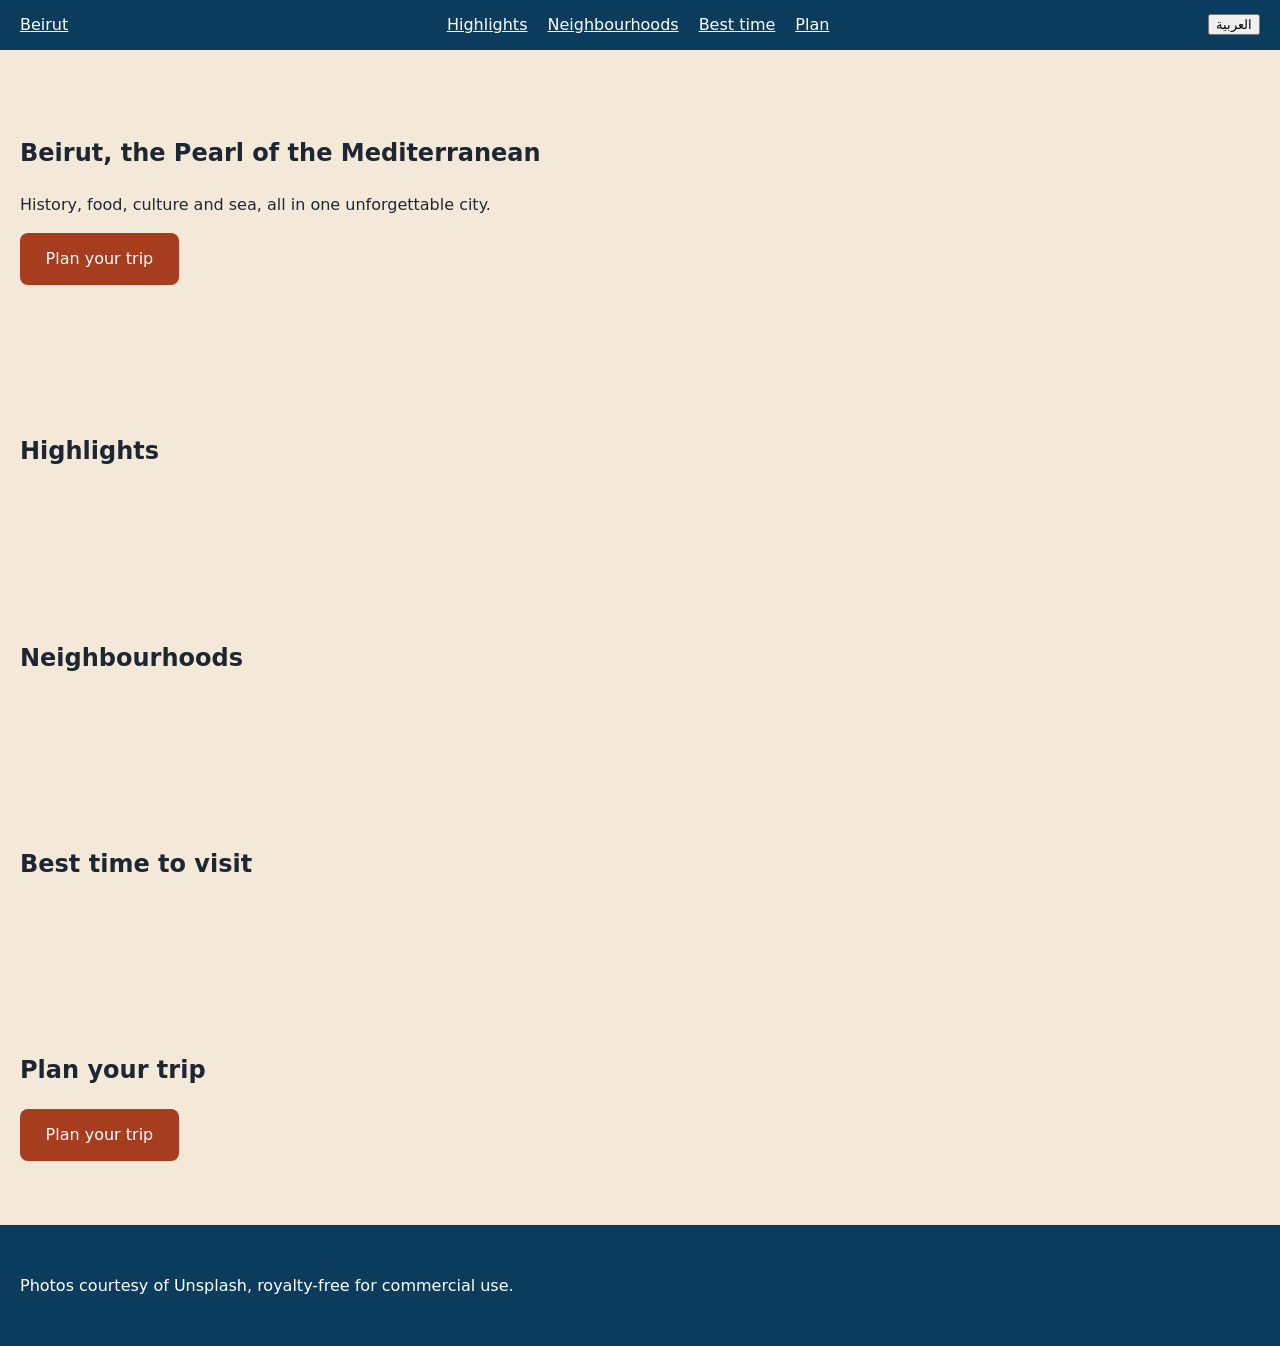
==== src/main/resources/beirut.html @ ab864079 "Implement Task-1: Page skeleton, SEO head and landmarks Commit-Meta: {"summary":"Implement Task-1: P" ====
<!DOCTYPE html>
<html lang="en" dir="ltr">
<head>
<meta charset="utf-8">
<meta name="viewport" content="width=device-width, initial-scale=1">
<title>Visit Beirut, Lebanon: History, Food and Seaside Guide</title>
<meta name="description" content="Discover Beirut, Lebanon: ancient history, legendary food, vibrant culture and Mediterranean seaside. Plan your trip to the Paris of the Middle East.">
<link rel="canonical" href="https://www.example.com/beirut.html">
<meta property="og:type" content="website">
<meta property="og:url" content="https://www.example.com/beirut.html">
<meta property="og:title" content="Visit Beirut, Lebanon: History, Food and Seaside Guide">
<meta property="og:description" content="Discover Beirut, Lebanon: ancient history, legendary food, vibrant culture and Mediterranean seaside. Plan your trip to the Paris of the Middle East.">
<meta property="og:image" content="https://images.unsplash.com/photo-1579606032821-4e6161c81bd3?auto=format&amp;fit=crop&amp;w=1200&amp;q=70">
<meta name="twitter:card" content="summary_large_image">
<meta name="twitter:title" content="Visit Beirut, Lebanon: History, Food and Seaside Guide">
<meta name="twitter:description" content="Discover Beirut, Lebanon: ancient history, legendary food, vibrant culture and Mediterranean seaside. Plan your trip to the Paris of the Middle East.">
<meta name="twitter:image" content="https://images.unsplash.com/photo-1579606032821-4e6161c81bd3?auto=format&amp;fit=crop&amp;w=1200&amp;q=70">
<script type="application/ld+json">
{
  "@context": "https://schema.org",
  "@type": "TouristDestination",
  "name": "Beirut",
  "description": "Beirut is the coastal capital of Lebanon, known for its layered history, food, culture and Mediterranean seaside.",
  "url": "https://www.example.com/beirut.html",
  "image": "https://images.unsplash.com/photo-1579606032821-4e6161c81bd3?auto=format&fit=crop&w=1200&q=70",
  "touristType": ["Culture seekers", "Food lovers", "Beach and seaside travellers"],
  "geo": {
    "@type": "GeoCoordinates",
    "latitude": 33.8938,
    "longitude": 35.5018
  },
  "containedInPlace": {
    "@type": "Country",
    "name": "Lebanon"
  }
}
</script>
<style>
:root {
  --sea: #0b3c5d;
  --sand: #f4e9d8;
  --terracotta: #a63d1f;
  --ink: #1d2733;
}
* { box-sizing: border-box; }
html { scroll-behavior: smooth; }
body {
  margin: 0;
  color: var(--ink);
  background: var(--sand);
  font-family: system-ui, -apple-system, "Segoe UI", Roboto, sans-serif;
  line-height: 1.6;
}
header {
  position: sticky;
  top: 0;
  z-index: 10;
  display: flex;
  flex-wrap: wrap;
  align-items: center;
  justify-content: space-between;
  gap: .5rem 1rem;
  padding: .75rem 1.25rem;
  background: var(--sea);
  color: #fff;
}
header a { color: #fff; }
nav { display: flex; flex-wrap: wrap; gap: .75rem 1.25rem; }
section { padding: 4rem 1.25rem; }
.cta {
  display: inline-block;
  padding: .8rem 1.6rem;
  background: var(--terracotta);
  color: #fff;
  text-decoration: none;
  border-radius: .5rem;
}
footer { padding: 2rem 1.25rem; background: var(--sea); color: #fff; }
</style>
</head>
<body>
<header>
  <a href="#hero" class="brand">Beirut</a>
  <nav aria-label="Sections">
    <a href="#highlights">Highlights</a>
    <a href="#neighbourhoods">Neighbourhoods</a>
    <a href="#best-time">Best time</a>
    <a href="#plan">Plan</a>
  </nav>
  <button type="button" id="lang-toggle">العربية</button>
</header>
<main>
  <section id="hero">
    <h1>Beirut, the Pearl of the Mediterranean</h1>
    <p>History, food, culture and sea, all in one unforgettable city.</p>
    <a class="cta" href="#plan">Plan your trip</a>
  </section>
  <section id="highlights">
    <h2>Highlights</h2>
  </section>
  <section id="neighbourhoods">
    <h2>Neighbourhoods</h2>
  </section>
  <section id="best-time">
    <h2>Best time to visit</h2>
  </section>
  <section id="plan">
    <h2>Plan your trip</h2>
    <a class="cta" href="mailto:hello@example.com?subject=Plan%20my%20trip%20to%20Beirut">Plan your trip</a>
  </section>
</main>
<footer>
  <p>Photos courtesy of Unsplash, royalty-free for commercial use.</p>
</footer>
<script>
/* Language toggle and scroll-reveal are added by later tasks. */
</script>
</body>
</html>
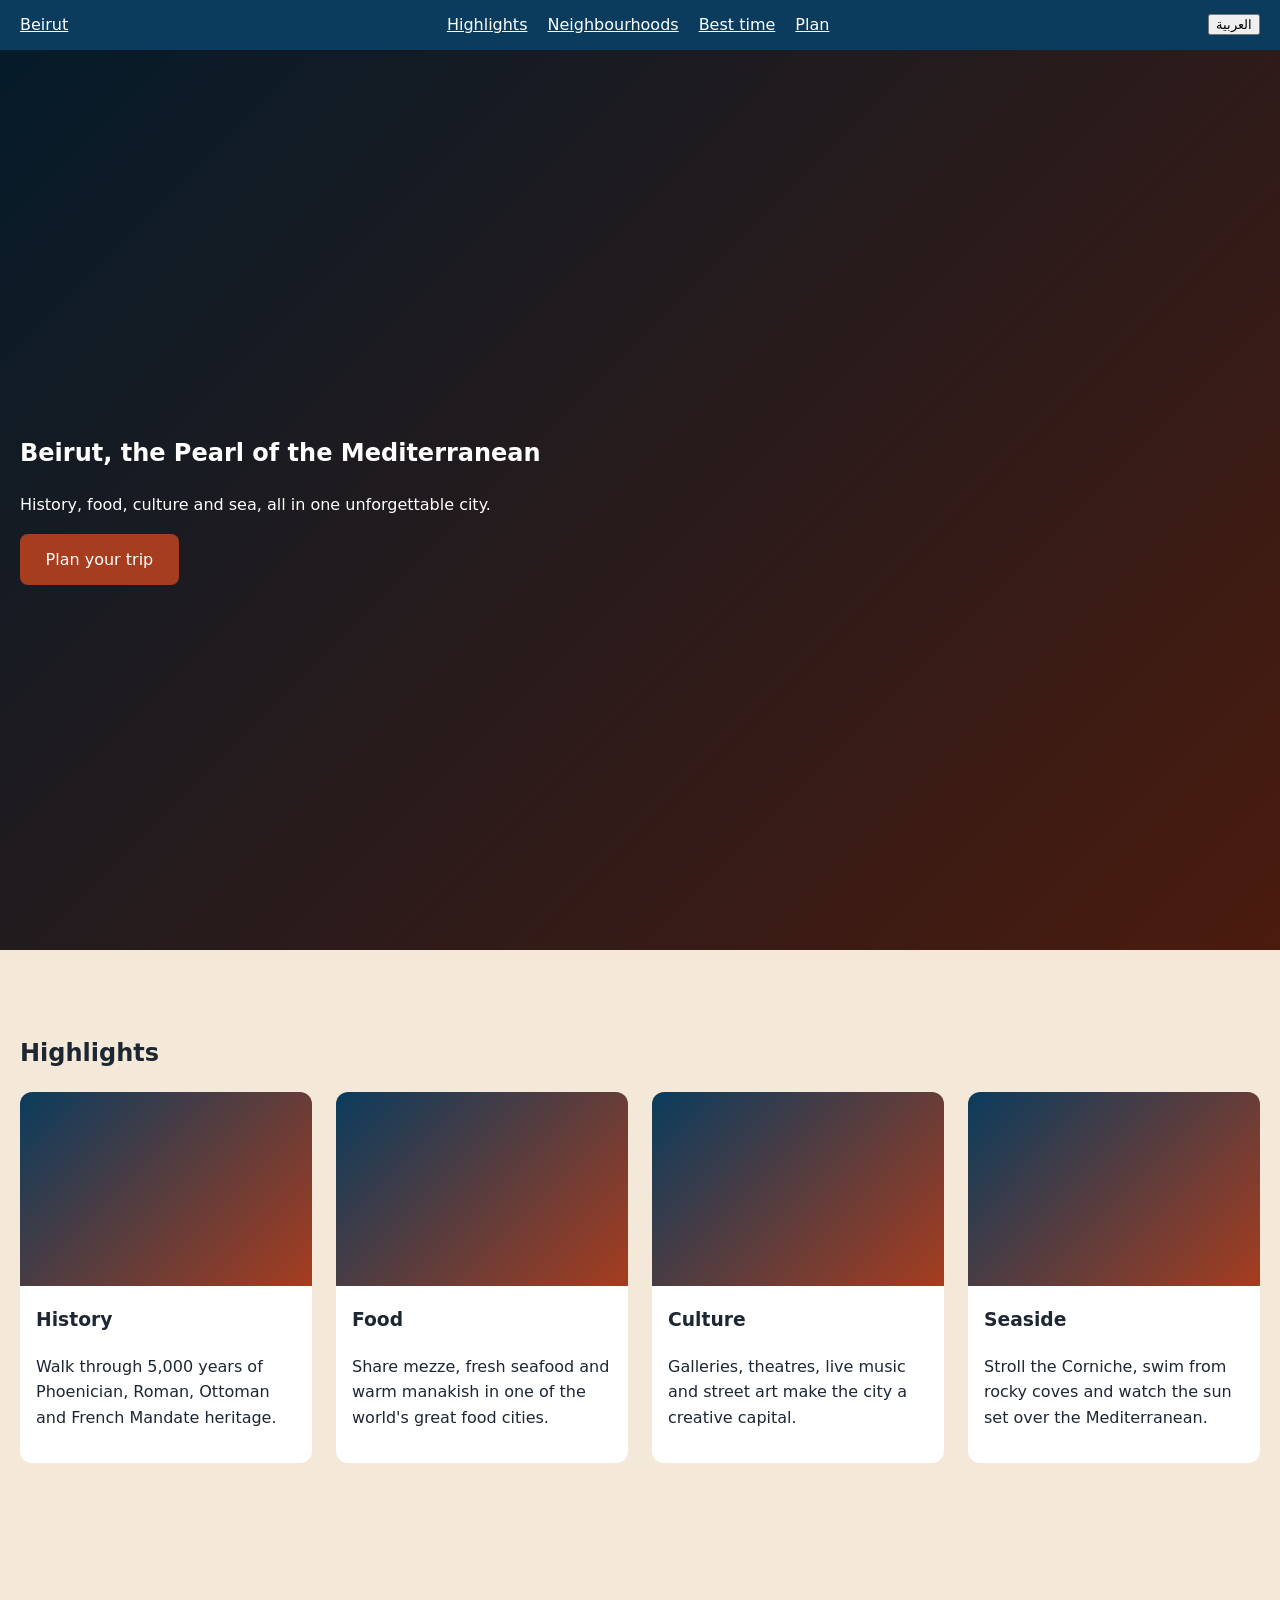
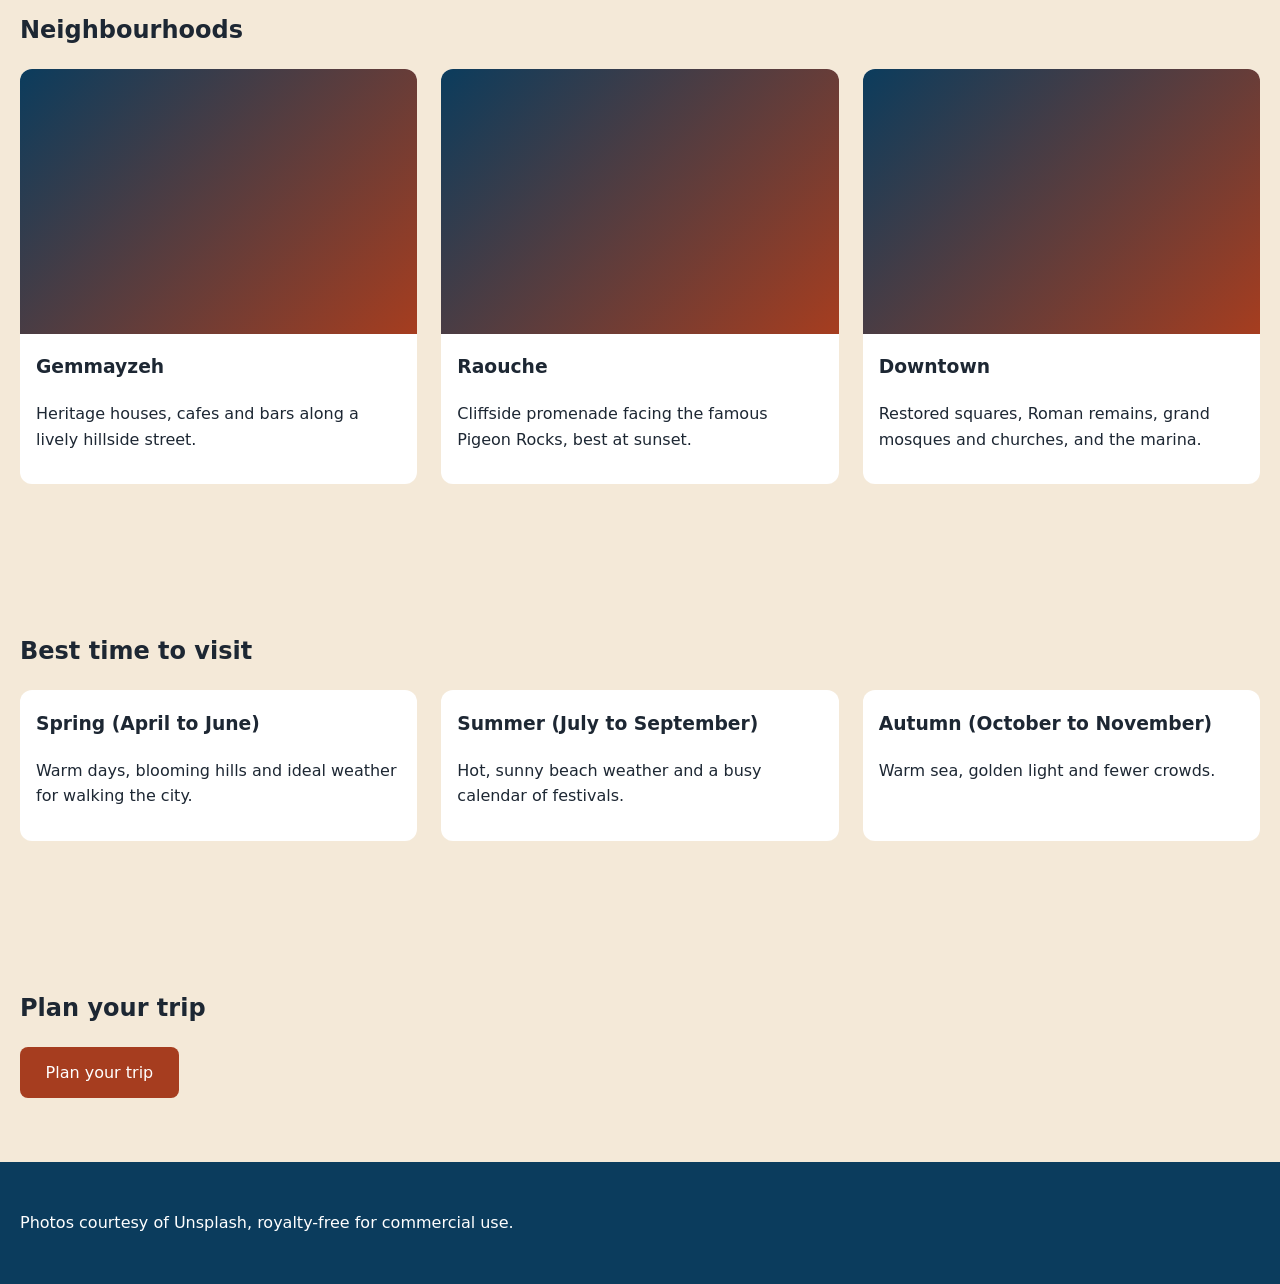
==== commit 0988c95e: "Implement Task-2: Section content and photos with gradient fallback Commit-Meta: {"summary":"Impleme" ====
--- a/src/main/resources/beirut.html
+++ b/src/main/resources/beirut.html
@@ -75,6 +75,17 @@
   text-decoration: none;
   border-radius: .5rem;
 }
+.grid { display: grid; grid-template-columns: repeat(auto-fit, minmax(min(100%, 16rem), 1fr)); gap: 1.5rem; }
+.card { min-width: 0; background: #fff; border-radius: .75rem; overflow: hidden; padding-bottom: 1rem; }
+.card h3, .card p { margin-inline: 1rem; overflow-wrap: anywhere; }
+.photo { background: linear-gradient(135deg, var(--sea), var(--terracotta)); overflow: hidden; }
+.photo img { display: block; width: 100%; height: auto; }
+.card .photo { aspect-ratio: 3 / 2; }
+#hero { position: relative; min-height: 100vh; display: flex; align-items: center; color: #fff; background: linear-gradient(135deg, var(--sea), var(--terracotta)); }
+#hero .photo-hero { position: absolute; inset: 0; }
+#hero .photo-hero img { width: 100%; height: 100%; object-fit: cover; }
+#hero .photo-hero::after { content: ""; position: absolute; inset: 0; background: rgba(0, 0, 0, .55); }
+.hero-text { position: relative; max-width: 40rem; }
 footer { padding: 2rem 1.25rem; background: var(--sea); color: #fff; }
 </style>
 </head>
@@ -91,18 +102,76 @@
 </header>
 <main>
   <section id="hero">
-    <h1>Beirut, the Pearl of the Mediterranean</h1>
-    <p>History, food, culture and sea, all in one unforgettable city.</p>
-    <a class="cta" href="#plan">Plan your trip</a>
+    <div class="photo photo-hero">
+      <img src="https://images.unsplash.com/photo-1579606032821-4e6161c81bd3?auto=format&amp;fit=crop&amp;w=1600&amp;q=70" alt="Beirut skyline and Mediterranean coast at sunset" width="1600" height="1000" onerror="this.style.display='none'">
+    </div>
+    <div class="hero-text">
+      <h1 data-i18n="hero.title">Beirut, the Pearl of the Mediterranean</h1>
+      <p data-i18n="hero.tagline">History, food, culture and sea, all in one unforgettable city.</p>
+      <a class="cta" href="#plan" data-i18n="cta.plan">Plan your trip</a>
+    </div>
   </section>
   <section id="highlights">
-    <h2>Highlights</h2>
+    <h2 data-i18n="highlights.title">Highlights</h2>
+    <div class="grid">
+      <article class="card">
+        <div class="photo"><img src="https://images.unsplash.com/photo-1548013146-72479768bada?auto=format&amp;fit=crop&amp;w=600&amp;q=70" alt="Roman columns and ancient ruins in downtown Beirut" width="600" height="400" loading="lazy" onerror="this.style.display='none'"></div>
+        <h3 data-i18n="highlights.history.title">History</h3>
+        <p data-i18n="highlights.history.body">Walk through 5,000 years of Phoenician, Roman, Ottoman and French Mandate heritage.</p>
+      </article>
+      <article class="card">
+        <div class="photo"><img src="https://images.unsplash.com/photo-1544025162-d76694265947?auto=format&amp;fit=crop&amp;w=600&amp;q=70" alt="A table of Lebanese mezze dishes" width="600" height="400" loading="lazy" onerror="this.style.display='none'"></div>
+        <h3 data-i18n="highlights.food.title">Food</h3>
+        <p data-i18n="highlights.food.body">Share mezze, fresh seafood and warm manakish in one of the world's great food cities.</p>
+      </article>
+      <article class="card">
+        <div class="photo"><img src="https://images.unsplash.com/photo-1518998053901-5348d3961a04?auto=format&amp;fit=crop&amp;w=600&amp;q=70" alt="Colourful street art on a Beirut wall" width="600" height="400" loading="lazy" onerror="this.style.display='none'"></div>
+        <h3 data-i18n="highlights.culture.title">Culture</h3>
+        <p data-i18n="highlights.culture.body">Galleries, theatres, live music and street art make the city a creative capital.</p>
+      </article>
+      <article class="card">
+        <div class="photo"><img src="https://images.unsplash.com/photo-1507525428034-b723cf961d3e?auto=format&amp;fit=crop&amp;w=600&amp;q=70" alt="Turquoise Mediterranean sea along the Beirut corniche" width="600" height="400" loading="lazy" onerror="this.style.display='none'"></div>
+        <h3 data-i18n="highlights.seaside.title">Seaside</h3>
+        <p data-i18n="highlights.seaside.body">Stroll the Corniche, swim from rocky coves and watch the sun set over the Mediterranean.</p>
+      </article>
+    </div>
   </section>
   <section id="neighbourhoods">
-    <h2>Neighbourhoods</h2>
+    <h2 data-i18n="neighbourhoods.title">Neighbourhoods</h2>
+    <div class="grid">
+      <article class="card">
+        <div class="photo"><img src="https://images.unsplash.com/photo-1597655601841-214a4cfe8b2c?auto=format&amp;fit=crop&amp;w=600&amp;q=70" alt="Old stone buildings on a street in Gemmayzeh" width="600" height="400" loading="lazy" onerror="this.style.display='none'"></div>
+        <h3 data-i18n="neighbourhoods.gemmayzeh.title">Gemmayzeh</h3>
+        <p data-i18n="neighbourhoods.gemmayzeh.body">Heritage houses, cafes and bars along a lively hillside street.</p>
+      </article>
+      <article class="card">
+        <div class="photo"><img src="https://images.unsplash.com/photo-1580746738099-78d6833b1d2c?auto=format&amp;fit=crop&amp;w=600&amp;q=70" alt="Pigeon Rocks sea stacks off Raouche" width="600" height="400" loading="lazy" onerror="this.style.display='none'"></div>
+        <h3 data-i18n="neighbourhoods.raouche.title">Raouche</h3>
+        <p data-i18n="neighbourhoods.raouche.body">Cliffside promenade facing the famous Pigeon Rocks, best at sunset.</p>
+      </article>
+      <article class="card">
+        <div class="photo"><img src="https://images.unsplash.com/photo-1558642452-9d2a7deb7f62?auto=format&amp;fit=crop&amp;w=600&amp;q=70" alt="Waterfront buildings and marina in downtown Beirut" width="600" height="400" loading="lazy" onerror="this.style.display='none'"></div>
+        <h3 data-i18n="neighbourhoods.downtown.title">Downtown</h3>
+        <p data-i18n="neighbourhoods.downtown.body">Restored squares, Roman remains, grand mosques and churches, and the marina.</p>
+      </article>
+    </div>
   </section>
   <section id="best-time">
-    <h2>Best time to visit</h2>
+    <h2 data-i18n="besttime.title">Best time to visit</h2>
+    <div class="grid">
+      <article class="card">
+        <h3 data-i18n="besttime.spring.title">Spring (April to June)</h3>
+        <p data-i18n="besttime.spring.body">Warm days, blooming hills and ideal weather for walking the city.</p>
+      </article>
+      <article class="card">
+        <h3 data-i18n="besttime.summer.title">Summer (July to September)</h3>
+        <p data-i18n="besttime.summer.body">Hot, sunny beach weather and a busy calendar of festivals.</p>
+      </article>
+      <article class="card">
+        <h3 data-i18n="besttime.autumn.title">Autumn (October to November)</h3>
+        <p data-i18n="besttime.autumn.body">Warm sea, golden light and fewer crowds.</p>
+      </article>
+    </div>
   </section>
   <section id="plan">
     <h2>Plan your trip</h2>
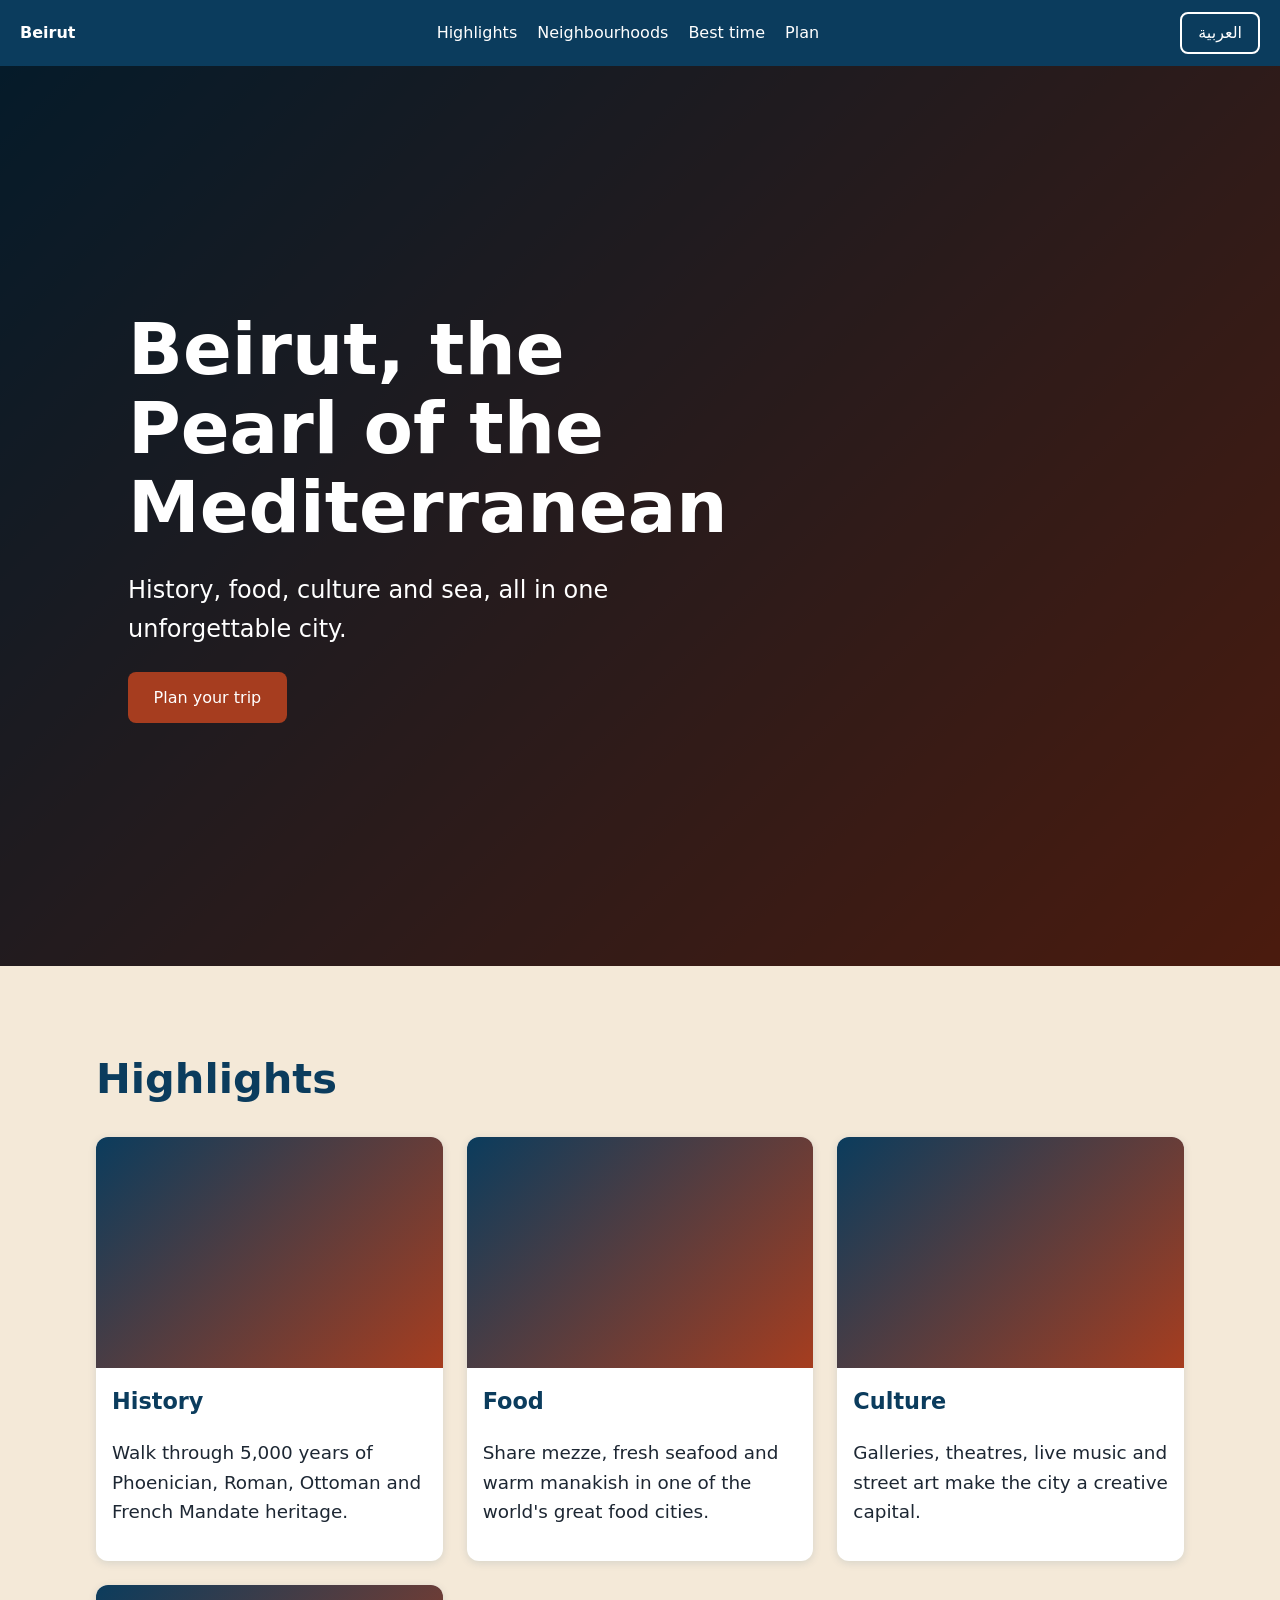
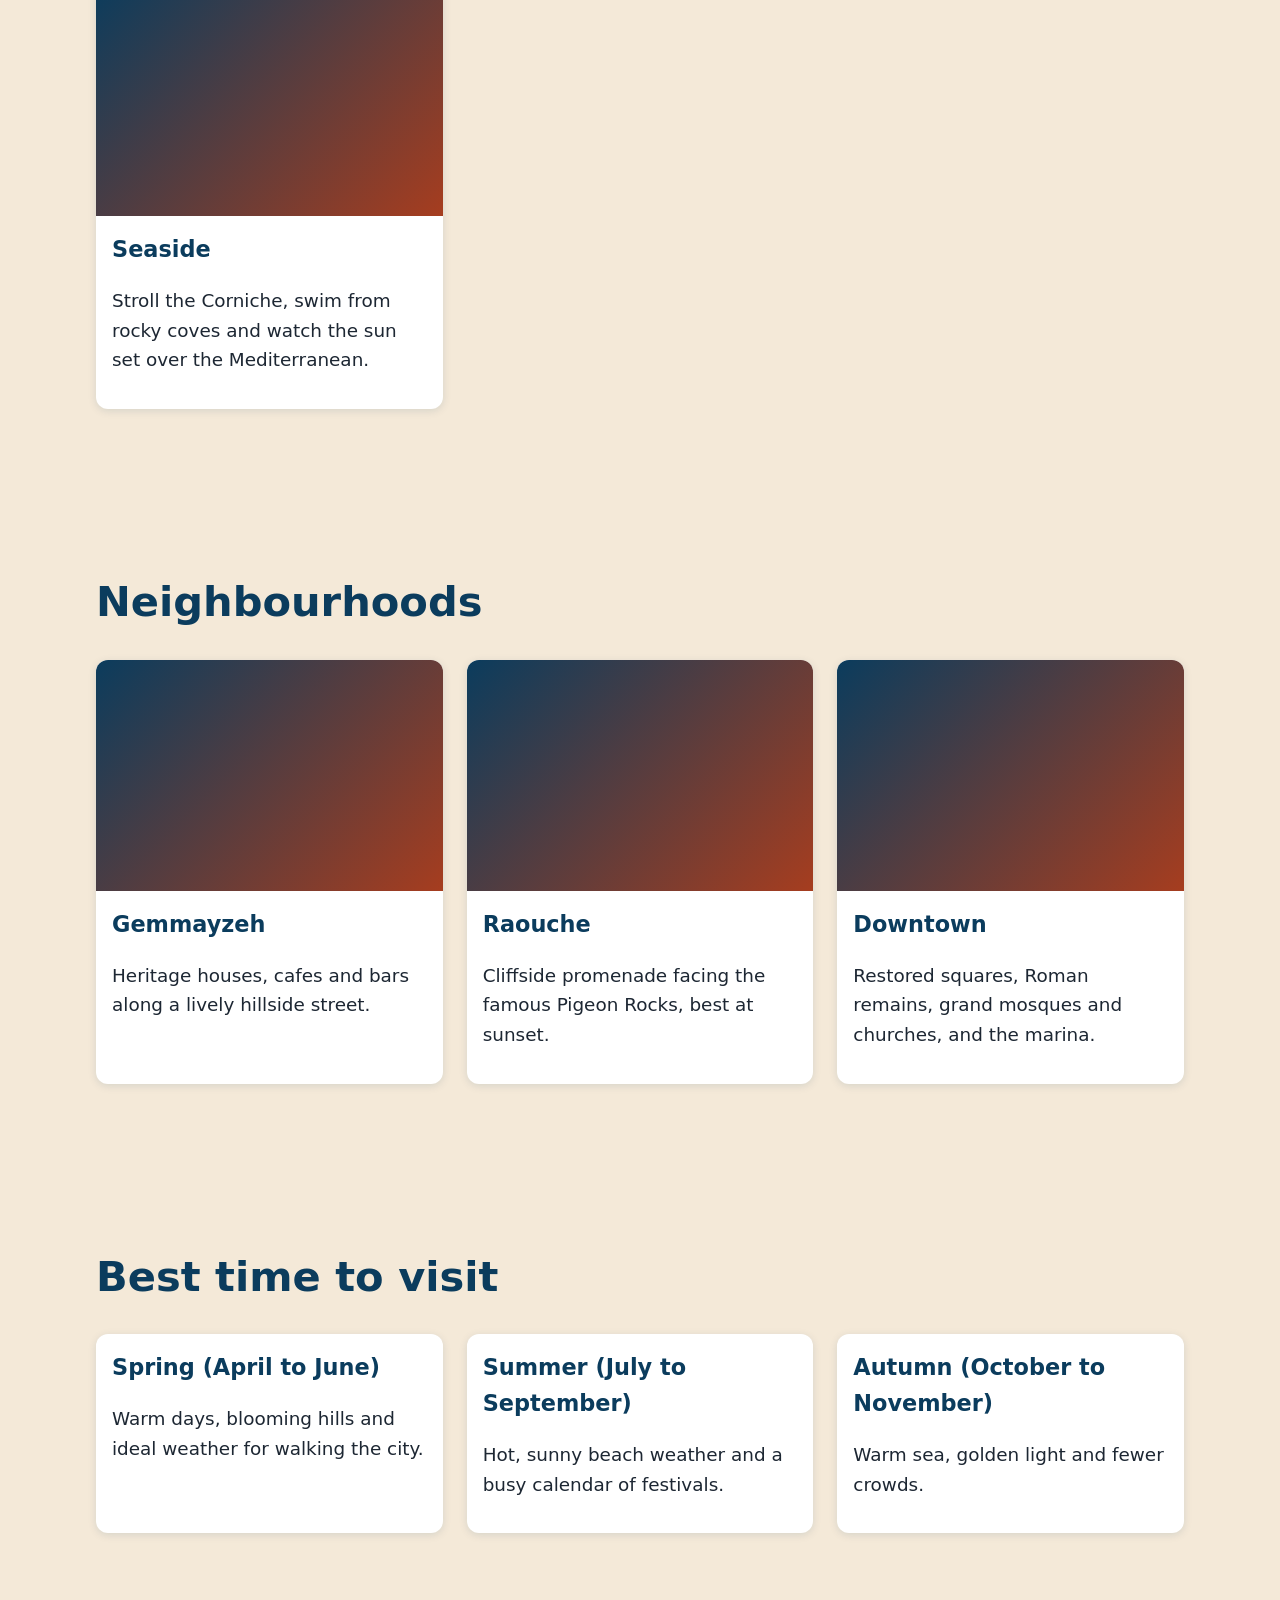
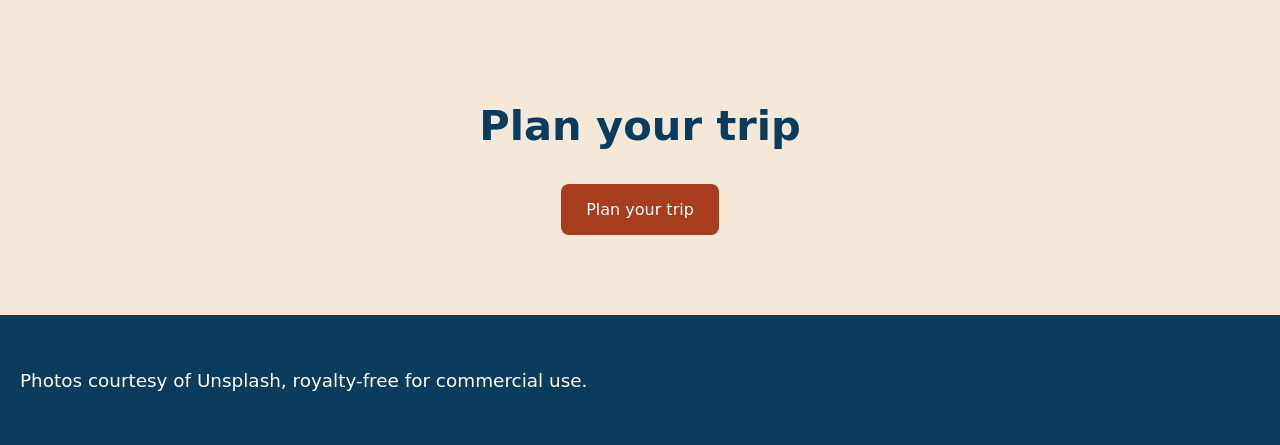
==== commit 4fb23147: "Implement Task-4: Responsive layout, accessibility and reduced motion Commit-Meta: {"summary":"Imple" ====
--- a/src/main/resources/beirut.html
+++ b/src/main/resources/beirut.html
@@ -51,6 +51,8 @@
   font-family: system-ui, -apple-system, "Segoe UI", Roboto, sans-serif;
   line-height: 1.6;
 }
+html[lang="ar"] body { font-family: "Segoe UI", Tahoma, "Geeza Pro", "Noto Naskh Arabic", "Noto Sans Arabic", Arial, sans-serif; }
+body { text-align: start; }
 header {
   position: sticky;
   top: 0;
@@ -87,23 +89,63 @@
 #hero .photo-hero::after { content: ""; position: absolute; inset: 0; background: rgba(0, 0, 0, .55); }
 .hero-text { position: relative; max-width: 40rem; }
 footer { padding: 2rem 1.25rem; background: var(--sea); color: #fff; }
+img { max-width: 100%; }
+h1 { font-size: clamp(2.2rem, 6vw + 1rem, 4.5rem); line-height: 1.1; margin: 0 0 1rem; overflow-wrap: anywhere; }
+h2 { font-size: clamp(1.6rem, 3vw + 1rem, 2.6rem); margin: 0 0 1.5rem; color: var(--sea); overflow-wrap: anywhere; }
+h3 { font-size: clamp(1.1rem, 1vw + 1rem, 1.4rem); margin-block: 1rem .5rem; color: var(--sea); }
+p { font-size: clamp(1rem, .5vw + .9rem, 1.15rem); }
+#hero p { font-size: clamp(1.1rem, 1.5vw + .8rem, 1.5rem); }
+section:not(#hero) { max-width: 72rem; margin-inline: auto; }
+#plan { text-align: center; }
+.brand { font-weight: 700; text-decoration: none; }
+nav a { text-decoration: none; }
+nav a:hover { text-decoration: underline; }
+#lang-toggle { font: inherit; padding: .4rem 1rem; border: 2px solid #fff; border-radius: .5rem; background: transparent; color: #fff; cursor: pointer; }
+#lang-toggle:hover { background: #fff; color: var(--sea); }
+.cta:hover { background: #8a3119; }
+a:focus-visible, button:focus-visible { outline: 3px solid #ffbf47; outline-offset: 3px; }
+.card { box-shadow: 0 2px 8px rgba(11, 60, 93, .12); }
+@media (max-width: 480px) {
+  header { padding: .6rem .75rem; }
+  nav { gap: .5rem .9rem; font-size: .95rem; }
+  section { padding: 2.5rem .9rem; }
+  .grid { grid-template-columns: 1fr; }
+}
+@media (min-width: 768px) {
+  section { padding: 5rem 2rem; }
+}
+@media (min-width: 1280px) {
+  #hero { padding-inline: 8rem; }
+}
+@media (prefers-reduced-motion: no-preference) {
+  .card { transition: transform .25s ease, box-shadow .25s ease; }
+  .card:hover { transform: translateY(-4px); box-shadow: 0 8px 20px rgba(11, 60, 93, .22); }
+  .hero-text { animation: hero-in .9s ease-out both; }
+  .reveal { opacity: 0; transform: translateY(24px); transition: opacity .7s ease, transform .7s ease; }
+  .reveal.visible { opacity: 1; transform: none; }
+  @keyframes hero-in { from { opacity: 0; transform: translateY(20px); } to { opacity: 1; transform: none; } }
+}
+@media (prefers-reduced-motion: reduce) {
+  html { scroll-behavior: auto; }
+  *, *::before, *::after { animation: none !important; transition: none !important; }
+}
 </style>
 </head>
 <body>
 <header>
-  <a href="#hero" class="brand">Beirut</a>
-  <nav aria-label="Sections">
-    <a href="#highlights">Highlights</a>
-    <a href="#neighbourhoods">Neighbourhoods</a>
-    <a href="#best-time">Best time</a>
-    <a href="#plan">Plan</a>
+  <a href="#hero" class="brand" data-i18n="nav.brand">Beirut</a>
+  <nav aria-label="Sections" data-i18n-aria="nav.label">
+    <a href="#highlights" data-i18n="nav.highlights">Highlights</a>
+    <a href="#neighbourhoods" data-i18n="nav.neighbourhoods">Neighbourhoods</a>
+    <a href="#best-time" data-i18n="nav.besttime">Best time</a>
+    <a href="#plan" data-i18n="nav.plan">Plan</a>
   </nav>
-  <button type="button" id="lang-toggle">العربية</button>
+  <button type="button" id="lang-toggle" data-i18n="toggle.label" lang="ar">العربية</button>
 </header>
 <main>
   <section id="hero">
     <div class="photo photo-hero">
-      <img src="https://images.unsplash.com/photo-1579606032821-4e6161c81bd3?auto=format&amp;fit=crop&amp;w=1600&amp;q=70" alt="Beirut skyline and Mediterranean coast at sunset" width="1600" height="1000" onerror="this.style.display='none'">
+      <img src="https://images.unsplash.com/photo-1579606032821-4e6161c81bd3?auto=format&amp;fit=crop&amp;w=1600&amp;q=70" alt="Beirut skyline and Mediterranean coast at sunset" data-i18n-alt="img.hero" width="1600" height="1000" onerror="this.style.display='none'">
     </div>
     <div class="hero-text">
       <h1 data-i18n="hero.title">Beirut, the Pearl of the Mediterranean</h1>
@@ -115,22 +157,22 @@
     <h2 data-i18n="highlights.title">Highlights</h2>
     <div class="grid">
       <article class="card">
-        <div class="photo"><img src="https://images.unsplash.com/photo-1548013146-72479768bada?auto=format&amp;fit=crop&amp;w=600&amp;q=70" alt="Roman columns and ancient ruins in downtown Beirut" width="600" height="400" loading="lazy" onerror="this.style.display='none'"></div>
+        <div class="photo"><img src="https://images.unsplash.com/photo-1548013146-72479768bada?auto=format&amp;fit=crop&amp;w=600&amp;q=70" alt="Roman columns and ancient ruins in downtown Beirut" data-i18n-alt="img.history" width="600" height="400" loading="lazy" onerror="this.style.display='none'"></div>
         <h3 data-i18n="highlights.history.title">History</h3>
         <p data-i18n="highlights.history.body">Walk through 5,000 years of Phoenician, Roman, Ottoman and French Mandate heritage.</p>
       </article>
       <article class="card">
-        <div class="photo"><img src="https://images.unsplash.com/photo-1544025162-d76694265947?auto=format&amp;fit=crop&amp;w=600&amp;q=70" alt="A table of Lebanese mezze dishes" width="600" height="400" loading="lazy" onerror="this.style.display='none'"></div>
+        <div class="photo"><img src="https://images.unsplash.com/photo-1544025162-d76694265947?auto=format&amp;fit=crop&amp;w=600&amp;q=70" alt="A table of Lebanese mezze dishes" data-i18n-alt="img.food" width="600" height="400" loading="lazy" onerror="this.style.display='none'"></div>
         <h3 data-i18n="highlights.food.title">Food</h3>
         <p data-i18n="highlights.food.body">Share mezze, fresh seafood and warm manakish in one of the world's great food cities.</p>
       </article>
       <article class="card">
-        <div class="photo"><img src="https://images.unsplash.com/photo-1518998053901-5348d3961a04?auto=format&amp;fit=crop&amp;w=600&amp;q=70" alt="Colourful street art on a Beirut wall" width="600" height="400" loading="lazy" onerror="this.style.display='none'"></div>
+        <div class="photo"><img src="https://images.unsplash.com/photo-1518998053901-5348d3961a04?auto=format&amp;fit=crop&amp;w=600&amp;q=70" alt="Colourful street art on a Beirut wall" data-i18n-alt="img.culture" width="600" height="400" loading="lazy" onerror="this.style.display='none'"></div>
         <h3 data-i18n="highlights.culture.title">Culture</h3>
         <p data-i18n="highlights.culture.body">Galleries, theatres, live music and street art make the city a creative capital.</p>
       </article>
       <article class="card">
-        <div class="photo"><img src="https://images.unsplash.com/photo-1507525428034-b723cf961d3e?auto=format&amp;fit=crop&amp;w=600&amp;q=70" alt="Turquoise Mediterranean sea along the Beirut corniche" width="600" height="400" loading="lazy" onerror="this.style.display='none'"></div>
+        <div class="photo"><img src="https://images.unsplash.com/photo-1507525428034-b723cf961d3e?auto=format&amp;fit=crop&amp;w=600&amp;q=70" alt="Turquoise Mediterranean sea along the Beirut corniche" data-i18n-alt="img.seaside" width="600" height="400" loading="lazy" onerror="this.style.display='none'"></div>
         <h3 data-i18n="highlights.seaside.title">Seaside</h3>
         <p data-i18n="highlights.seaside.body">Stroll the Corniche, swim from rocky coves and watch the sun set over the Mediterranean.</p>
       </article>
@@ -140,17 +182,17 @@
     <h2 data-i18n="neighbourhoods.title">Neighbourhoods</h2>
     <div class="grid">
       <article class="card">
-        <div class="photo"><img src="https://images.unsplash.com/photo-1597655601841-214a4cfe8b2c?auto=format&amp;fit=crop&amp;w=600&amp;q=70" alt="Old stone buildings on a street in Gemmayzeh" width="600" height="400" loading="lazy" onerror="this.style.display='none'"></div>
+        <div class="photo"><img src="https://images.unsplash.com/photo-1597655601841-214a4cfe8b2c?auto=format&amp;fit=crop&amp;w=600&amp;q=70" alt="Old stone buildings on a street in Gemmayzeh" data-i18n-alt="img.gemmayzeh" width="600" height="400" loading="lazy" onerror="this.style.display='none'"></div>
         <h3 data-i18n="neighbourhoods.gemmayzeh.title">Gemmayzeh</h3>
         <p data-i18n="neighbourhoods.gemmayzeh.body">Heritage houses, cafes and bars along a lively hillside street.</p>
       </article>
       <article class="card">
-        <div class="photo"><img src="https://images.unsplash.com/photo-1580746738099-78d6833b1d2c?auto=format&amp;fit=crop&amp;w=600&amp;q=70" alt="Pigeon Rocks sea stacks off Raouche" width="600" height="400" loading="lazy" onerror="this.style.display='none'"></div>
+        <div class="photo"><img src="https://images.unsplash.com/photo-1580746738099-78d6833b1d2c?auto=format&amp;fit=crop&amp;w=600&amp;q=70" alt="Pigeon Rocks sea stacks off Raouche" data-i18n-alt="img.raouche" width="600" height="400" loading="lazy" onerror="this.style.display='none'"></div>
         <h3 data-i18n="neighbourhoods.raouche.title">Raouche</h3>
         <p data-i18n="neighbourhoods.raouche.body">Cliffside promenade facing the famous Pigeon Rocks, best at sunset.</p>
       </article>
       <article class="card">
-        <div class="photo"><img src="https://images.unsplash.com/photo-1558642452-9d2a7deb7f62?auto=format&amp;fit=crop&amp;w=600&amp;q=70" alt="Waterfront buildings and marina in downtown Beirut" width="600" height="400" loading="lazy" onerror="this.style.display='none'"></div>
+        <div class="photo"><img src="https://images.unsplash.com/photo-1558642452-9d2a7deb7f62?auto=format&amp;fit=crop&amp;w=600&amp;q=70" alt="Waterfront buildings and marina in downtown Beirut" data-i18n-alt="img.downtown" width="600" height="400" loading="lazy" onerror="this.style.display='none'"></div>
         <h3 data-i18n="neighbourhoods.downtown.title">Downtown</h3>
         <p data-i18n="neighbourhoods.downtown.body">Restored squares, Roman remains, grand mosques and churches, and the marina.</p>
       </article>
@@ -174,15 +216,138 @@
     </div>
   </section>
   <section id="plan">
-    <h2>Plan your trip</h2>
-    <a class="cta" href="mailto:hello@example.com?subject=Plan%20my%20trip%20to%20Beirut">Plan your trip</a>
+    <h2 data-i18n="plan.title">Plan your trip</h2>
+    <a class="cta" href="mailto:hello@example.com?subject=Plan%20my%20trip%20to%20Beirut" data-i18n="cta.plan">Plan your trip</a>
   </section>
 </main>
 <footer>
-  <p>Photos courtesy of Unsplash, royalty-free for commercial use.</p>
+  <p data-i18n="footer.credit">Photos courtesy of Unsplash, royalty-free for commercial use.</p>
 </footer>
 <script>
-/* Language toggle and scroll-reveal are added by later tasks. */
+(function () {
+  var dict = {
+    en: {
+      "nav.brand": "Beirut", "nav.label": "Sections", "nav.highlights": "Highlights",
+      "nav.neighbourhoods": "Neighbourhoods", "nav.besttime": "Best time", "nav.plan": "Plan",
+      "toggle.label": "العربية",
+      "hero.title": "Beirut, the Pearl of the Mediterranean",
+      "hero.tagline": "History, food, culture and sea, all in one unforgettable city.",
+      "cta.plan": "Plan your trip",
+      "highlights.title": "Highlights",
+      "highlights.history.title": "History",
+      "highlights.history.body": "Walk through 5,000 years of Phoenician, Roman, Ottoman and French Mandate heritage.",
+      "highlights.food.title": "Food",
+      "highlights.food.body": "Share mezze, fresh seafood and warm manakish in one of the world's great food cities.",
+      "highlights.culture.title": "Culture",
+      "highlights.culture.body": "Galleries, theatres, live music and street art make the city a creative capital.",
+      "highlights.seaside.title": "Seaside",
+      "highlights.seaside.body": "Stroll the Corniche, swim from rocky coves and watch the sun set over the Mediterranean.",
+      "neighbourhoods.title": "Neighbourhoods",
+      "neighbourhoods.gemmayzeh.title": "Gemmayzeh",
+      "neighbourhoods.gemmayzeh.body": "Heritage houses, cafes and bars along a lively hillside street.",
+      "neighbourhoods.raouche.title": "Raouche",
+      "neighbourhoods.raouche.body": "Cliffside promenade facing the famous Pigeon Rocks, best at sunset.",
+      "neighbourhoods.downtown.title": "Downtown",
+      "neighbourhoods.downtown.body": "Restored squares, Roman remains, grand mosques and churches, and the marina.",
+      "besttime.title": "Best time to visit",
+      "besttime.spring.title": "Spring (April to June)",
+      "besttime.spring.body": "Warm days, blooming hills and ideal weather for walking the city.",
+      "besttime.summer.title": "Summer (July to September)",
+      "besttime.summer.body": "Hot, sunny beach weather and a busy calendar of festivals.",
+      "besttime.autumn.title": "Autumn (October to November)",
+      "besttime.autumn.body": "Warm sea, golden light and fewer crowds.",
+      "plan.title": "Plan your trip",
+      "footer.credit": "Photos courtesy of Unsplash, royalty-free for commercial use.",
+      "img.hero": "Beirut skyline and Mediterranean coast at sunset",
+      "img.history": "Roman columns and ancient ruins in downtown Beirut",
+      "img.food": "A table of Lebanese mezze dishes",
+      "img.culture": "Colourful street art on a Beirut wall",
+      "img.seaside": "Turquoise Mediterranean sea along the Beirut corniche",
+      "img.gemmayzeh": "Old stone buildings on a street in Gemmayzeh",
+      "img.raouche": "Pigeon Rocks sea stacks off Raouche",
+      "img.downtown": "Waterfront buildings and marina in downtown Beirut"
+    },
+    ar: {
+      "nav.brand": "بيروت", "nav.label": "الأقسام", "nav.highlights": "أبرز المعالم",
+      "nav.neighbourhoods": "الأحياء", "nav.besttime": "أفضل وقت", "nav.plan": "خطّط",
+      "toggle.label": "English",
+      "hero.title": "بيروت، لؤلؤة المتوسط",
+      "hero.tagline": "التاريخ والطعام والثقافة والبحر في مدينة واحدة لا تُنسى.",
+      "cta.plan": "خطّط لرحلتك",
+      "highlights.title": "أبرز المعالم",
+      "highlights.history.title": "التاريخ",
+      "highlights.history.body": "تجوّل عبر خمسة آلاف عام من التراث الفينيقي والروماني والعثماني والانتداب الفرنسي.",
+      "highlights.food.title": "الطعام",
+      "highlights.food.body": "تذوّق المازة والمأكولات البحرية والمناقيش الساخنة في إحدى أعظم مدن الطعام في العالم.",
+      "highlights.culture.title": "الثقافة",
+      "highlights.culture.body": "معارض ومسارح وموسيقى حيّة وفن الشارع تجعل المدينة عاصمة إبداعية.",
+      "highlights.seaside.title": "البحر",
+      "highlights.seaside.body": "تمشَّ على الكورنيش واسبح في الخلجان الصخرية وشاهد الغروب فوق المتوسط.",
+      "neighbourhoods.title": "الأحياء",
+      "neighbourhoods.gemmayzeh.title": "الجميزة",
+      "neighbourhoods.gemmayzeh.body": "بيوت تراثية ومقاهٍ وحانات على طول شارع حيوي على التلّة.",
+      "neighbourhoods.raouche.title": "الروشة",
+      "neighbourhoods.raouche.body": "كورنيش على الجرف تطل على صخرة الحمام الشهيرة، وأجملها عند الغروب.",
+      "neighbourhoods.downtown.title": "وسط المدينة",
+      "neighbourhoods.downtown.body": "ساحات مرمّمة وآثار رومانية ومساجد وكنائس عريقة والمرفأ السياحي.",
+      "besttime.title": "أفضل وقت للزيارة",
+      "besttime.spring.title": "الربيع (نيسان إلى حزيران)",
+      "besttime.spring.body": "أيام دافئة وتلال مزهرة وطقس مثالي للتجوّل في المدينة.",
+      "besttime.summer.title": "الصيف (تموز إلى أيلول)",
+      "besttime.summer.body": "طقس شاطئي حار مشمس وجدول حافل بالمهرجانات.",
+      "besttime.autumn.title": "الخريف (تشرين الأول إلى تشرين الثاني)",
+      "besttime.autumn.body": "بحر دافئ وضوء ذهبي وازدحام أقل.",
+      "plan.title": "خطّط لرحلتك",
+      "footer.credit": "الصور بإذن من Unsplash، مجانية للاستخدام التجاري.",
+      "img.hero": "أفق بيروت وساحل المتوسط عند الغروب",
+      "img.history": "أعمدة رومانية وآثار قديمة في وسط بيروت",
+      "img.food": "مائدة من أطباق المازة اللبنانية",
+      "img.culture": "فن شارع ملوّن على جدار في بيروت",
+      "img.seaside": "البحر المتوسط الفيروزي على كورنيش بيروت",
+      "img.gemmayzeh": "مبانٍ حجرية قديمة في شارع بالجميزة",
+      "img.raouche": "صخرة الحمام قبالة الروشة",
+      "img.downtown": "مبانٍ على الواجهة البحرية والمرفأ في وسط بيروت"
+    }
+  };
+  var root = document.documentElement;
+  var toggle = document.getElementById("lang-toggle");
+  function apply(lang) {
+    var d = dict[lang];
+    root.setAttribute("lang", lang);
+    root.setAttribute("dir", lang === "ar" ? "rtl" : "ltr");
+    document.querySelectorAll("[data-i18n]").forEach(function (el) {
+      var v = d[el.getAttribute("data-i18n")];
+      if (v !== undefined) el.textContent = v;
+    });
+    document.querySelectorAll("[data-i18n-alt]").forEach(function (el) {
+      var v = d[el.getAttribute("data-i18n-alt")];
+      if (v !== undefined) el.setAttribute("alt", v);
+    });
+    document.querySelectorAll("[data-i18n-aria]").forEach(function (el) {
+      var v = d[el.getAttribute("data-i18n-aria")];
+      if (v !== undefined) el.setAttribute("aria-label", v);
+    });
+    toggle.setAttribute("lang", lang === "ar" ? "en" : "ar");
+  }
+  toggle.addEventListener("click", function () {
+    apply(root.getAttribute("lang") === "ar" ? "en" : "ar");
+  });
+})();
+</script>
+<script>
+(function () {
+  if (!("IntersectionObserver" in window) || !window.matchMedia ||
+      !window.matchMedia("(prefers-reduced-motion: no-preference)").matches) return;
+  var io = new IntersectionObserver(function (entries) {
+    entries.forEach(function (e) {
+      if (e.isIntersecting) { e.target.classList.add("visible"); io.unobserve(e.target); }
+    });
+  }, { threshold: 0.1 });
+  document.querySelectorAll(".card, section:not(#hero) > h2").forEach(function (el) {
+    el.classList.add("reveal");
+    io.observe(el);
+  });
+})();
 </script>
 </body>
 </html>
